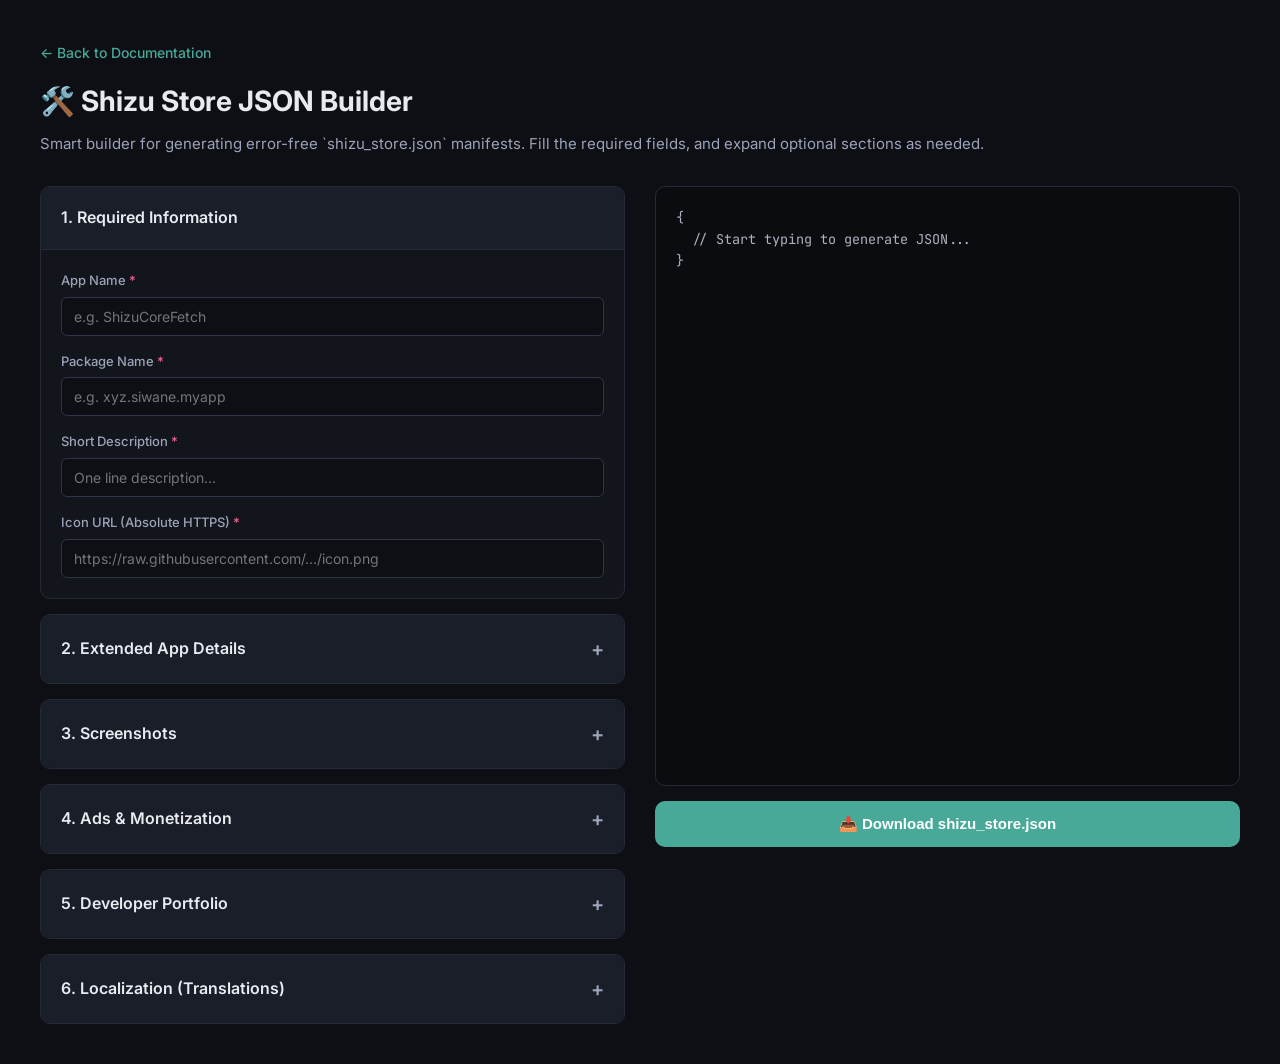
==== builder.html @ 26bc4870 "Add files via upload" ====
<!DOCTYPE html>
<html lang="en">
<head>
  <meta charset="UTF-8">
  <meta name="viewport" content="width=device-width, initial-scale=1.0">
  <title>Shizu Store JSON Builder</title>
  <link href="https://fonts.googleapis.com/css2?family=JetBrains+Mono:wght@400;600&family=Inter:wght@400;500;600;700&display=swap" rel="stylesheet">
  <link rel="icon" type="image/png" href="assets/favicon.png">
    <link rel="apple-touch-icon" href="assets/favicon.png">
  <style>
    :root {
      --bg: #0d0f14; --bg2: #12151c; --bg3: #1a1e28; --border: #252a38; --border2: #2f3547;
      --text: #e8eaf0; --text2: #9ba3b8; --accent: #48a999; --accent-hover: #3c9183;
      --danger: #f06292; --radius: 10px; --radius-sm: 6px;
    }
    * { box-sizing: border-box; margin: 0; padding: 0; }
    body { background: var(--bg); color: var(--text); font-family: 'Inter', sans-serif; padding: 40px 20px; line-height: 1.6; }
    .container { max-width: 1200px; margin: 0 auto; display: grid; grid-template-columns: 1fr 1fr; gap: 30px; align-items: start; }
    @media (max-width: 900px) { .container { grid-template-columns: 1fr; } }
    
    .header { max-width: 1200px; margin: 0 auto 30px; }
    .header h1 { font-size: 28px; margin-bottom: 8px; color: var(--text); }
    .header p { color: var(--text2); font-size: 15px; }
    .nav-link { display: inline-block; margin-bottom: 15px; color: var(--accent); text-decoration: none; font-weight: 500; font-size: 14px; }
    .nav-link:hover { text-decoration: underline; }

    /* Form Styles */
    .form-panel { display: flex; flex-direction: column; gap: 15px; }
    .card { background: var(--bg2); border: 1px solid var(--border); border-radius: var(--radius); overflow: hidden; }
    .card-header { padding: 18px 20px; font-weight: 600; font-size: 16px; border-bottom: 1px solid var(--border); background: var(--bg3); display: flex; justify-content: space-between; align-items: center; }
    .card-body { padding: 20px; display: flex; flex-direction: column; gap: 15px; }
    
    /* Details (Accordion) */
    details.card summary { padding: 18px 20px; font-weight: 600; font-size: 16px; background: var(--bg3); cursor: pointer; list-style: none; display: flex; justify-content: space-between; align-items: center; }
    details.card summary::-webkit-details-marker { display: none; }
    details.card summary::after { content: '+'; font-size: 20px; color: var(--text2); }
    details.card[open] summary { border-bottom: 1px solid var(--border); }
    details.card[open] summary::after { content: '−'; color: var(--accent); }

    label { font-size: 13px; color: var(--text2); font-weight: 500; margin-bottom: 6px; display: block; }
    .required::after { content: ' *'; color: var(--danger); }
    input[type="text"], input[type="url"], input[type="email"], input[type="number"], select, textarea {
      width: 100%; background: var(--bg); border: 1px solid var(--border2); color: var(--text); padding: 10px 12px; border-radius: var(--radius-sm); font-family: inherit; font-size: 14px; transition: border 0.2s;
    }
    input:focus, select:focus, textarea:focus { outline: none; border-color: var(--accent); }
    textarea { resize: vertical; min-height: 80px; }
    .help-text { font-size: 12px; color: #5c6370; margin-top: 4px; }

    /* Toggles & Checkboxes */
    .toggle-row { display: flex; align-items: center; gap: 10px; cursor: pointer; }
    .toggle-row input[type="checkbox"] { width: 18px; height: 18px; accent-color: var(--accent); cursor: pointer; }
    .hidden { display: none !important; }

    /* Output Panel */
    .output-panel { position: sticky; top: 40px; }
    pre { background: #0a0c10; padding: 20px; border-radius: var(--radius); border: 1px solid var(--border); font-family: 'JetBrains Mono', monospace; font-size: 13.5px; color: #abb2bf; overflow-x: auto; white-space: pre-wrap; height: 600px; overflow-y: auto; }
    .btn { display: inline-flex; width: 100%; justify-content: center; background: var(--accent); color: white; border: none; padding: 14px; border-radius: var(--radius); font-size: 15px; font-weight: 600; cursor: pointer; margin-top: 15px; transition: 0.2s; }
    .btn:hover { background: var(--accent-hover); transform: translateY(-1px); }
  </style>
</head>
<body>

  <div class="header">
    <a href="index.html" class="nav-link">← Back to Documentation</a>
    <h1>🛠️ Shizu Store JSON Builder</h1>
    <p>Smart builder for generating error-free `shizu_store.json` manifests. Fill the required fields, and expand optional sections as needed.</p>
  </div>

  <div class="container">
    
    <div class="form-panel" id="builderForm">
      
      <div class="card">
        <div class="card-header">1. Required Information</div>
        <div class="card-body">
          <div><label class="required">App Name</label><input type="text" id="app_name" placeholder="e.g. ShizuCoreFetch" required></div>
          <div><label class="required">Package Name</label><input type="text" id="package_name" placeholder="e.g. xyz.siwane.myapp" required></div>
          <div><label class="required">Short Description</label><input type="text" id="short_description" placeholder="One line description..." required></div>
          <div><label class="required">Icon URL (Absolute HTTPS)</label><input type="url" id="icon_url" placeholder="https://raw.githubusercontent.com/.../icon.png" required></div>
        </div>
      </div>

      <details class="card">
        <summary>2. Extended App Details</summary>
        <div class="card-body">
          <div><label>Detailed Description</label><textarea id="detailed_description" placeholder="Supports \n and **bold**..."></textarea></div>
          <div><label>Developer Message</label><textarea id="developer_message" placeholder="A personal message to your users..."></textarea></div>
          <div><label>App Banner URL</label><input type="url" id="banner_url" placeholder="https://..."></div>
          <div><label>App Website</label><input type="url" id="app_website" placeholder="https://..."></div>
          <div><label>Repository URL</label><input type="url" id="repo_url" placeholder="https://github.com/.../..."></div>
          <div><label>GitHub Issue Number (For Comments)</label><input type="number" id="store_issue_number" placeholder="e.g. 1"></div>
        </div>
      </details>

      <details class="card">
        <summary>3. Screenshots</summary>
        <div class="card-body">
          <div>
            <label>Screenshot URLs</label>
            <textarea id="screenshots" rows="4" placeholder="https://.../screen1.png&#10;https://.../screen2.png"></textarea>
            <div class="help-text">Enter one absolute HTTPS URL per line.</div>
          </div>
        </div>
      </details>

      <details class="card">
        <summary>4. Ads & Monetization</summary>
        <div class="card-body">
          <label class="toggle-row">
            <input type="checkbox" id="ad_toggle">
            <strong>Enable Custom Ads</strong>
          </label>
          <div class="help-text" style="margin-bottom: 10px;">Promote your own links. No gambling, adult, or illegal content.</div>
          
          <div id="ads_fields" class="hidden">
            <div style="padding: 15px; border: 1px dashed var(--border2); border-radius: var(--radius-sm); margin-bottom: 10px;">
              <label>Top Ad Banner URL</label>
              <input type="url" id="ad_top_img" placeholder="https://...">
              <label>Top Ad Target Link</label>
              <input type="url" id="ad_top_link" placeholder="https://...">
            </div>
            <div style="padding: 15px; border: 1px dashed var(--border2); border-radius: var(--radius-sm);">
              <label>Bottom Ad Banner URL</label>
              <input type="url" id="ad_bot_img" placeholder="https://...">
              <label>Bottom Ad Target Link</label>
              <input type="url" id="ad_bot_link" placeholder="https://...">
            </div>
          </div>
        </div>
      </details>

      <details class="card">
        <summary>5. Developer Portfolio</summary>
        <div class="card-body">
          <div><label>Developer Name</label><input type="text" id="dev_name" placeholder="Jamal El Hizazi"></div>
          <div><label>Account / GitHub URL</label><input type="url" id="dev_account" placeholder="https://github.com/elhizazi1"></div>
          <div><label>Developer Banner URL</label><input type="url" id="dev_banner" placeholder="https://..."></div>
          <div><label>Email</label><input type="email" id="dev_email" placeholder="jamal@elhizazi.me"></div>
          <div><label>Website</label><input type="url" id="dev_website" placeholder="https://siwane.xyz"></div>
          <div><label>Portfolio</label><input type="url" id="dev_portfolio" placeholder="https://jamal.elhizazi.me"></div>
          
          <h4 style="margin-top: 10px; font-size: 14px; color: var(--text);">Social Links</h4>
          <div style="display: grid; grid-template-columns: 1fr 1fr; gap: 10px;">
            <div><label>GitHub</label><input type="url" id="soc_github"></div>
            <div><label>X (Twitter)</label><input type="url" id="soc_x"></div>
            <div><label>Telegram</label><input type="url" id="soc_telegram"></div>
            <div><label>YouTube</label><input type="url" id="soc_youtube"></div>
            <div><label>Facebook</label><input type="url" id="soc_facebook"></div>
            <div><label>Instagram</label><input type="url" id="soc_instagram"></div>
          </div>
        </div>
      </details>

      <details class="card">
        <summary>6. Localization (Translations)</summary>
        <div class="card-body">
          <div class="help-text" style="margin-bottom: 10px;">Translate your app details. Data is saved automatically when switching languages.</div>
          
          <label>Select Language to Edit</label>
          <select id="loc_selector">
            <option value="ar">Arabic (ar) - العربية</option>
            <option value="fr">French (fr) - Français</option>
            <option value="es">Spanish (es) - Español</option>
            <option value="pt">Portuguese (pt) - Português</option>
            <option value="ru">Russian (ru) - Русский</option>
            <option value="hi">Hindi (hi) - हिन्दी</option>
            <option value="zh">Chinese (zh) - 中文</option>
            <option value="ja">Japanese (ja) - 日本語</option>
          </select>

          <div style="padding: 15px; background: var(--bg3); border-radius: var(--radius-sm); margin-top: 10px; border: 1px solid var(--border2);">
            <div><label>Translated App Name</label><input type="text" id="loc_app_name"></div>
            <div><label>Translated Short Description</label><input type="text" id="loc_short_description"></div>
            <div><label>Translated Detailed Description</label><textarea id="loc_detailed_description"></textarea></div>
            <div><label>Translated Developer Message</label><textarea id="loc_developer_message"></textarea></div>
            <div><label>Translated Developer Name</label><input type="text" id="loc_developer_name"></div>
            <div><label>Localized Banner URL</label><input type="url" id="loc_banner_url"></div>
            <div><label>Changelog</label><textarea id="loc_changelog"></textarea></div>
          </div>
        </div>
      </details>

    </div>

    <div class="output-panel">
      <pre id="jsonOutput">{}</pre>
      <button class="btn" onclick="downloadJSON()">📥 Download shizu_store.json</button>
    </div>

  </div>

  <script>
    // Global Storage for Locales
    const localesData = { ar:{}, fr:{}, es:{}, pt:{}, ru:{}, hi:{}, zh:{}, ja:{} };
    let currentLang = 'ar';

    // UI Elements
    const formPanel = document.getElementById('builderForm');
    const output = document.getElementById('jsonOutput');
    const adToggle = document.getElementById('ad_toggle');
    const adsFields = document.getElementById('ads_fields');
    const locSelector = document.getElementById('loc_selector');

    // Locale Input IDs
    const locFields = ['loc_app_name', 'loc_short_description', 'loc_detailed_description', 'loc_developer_message', 'loc_developer_name', 'loc_banner_url', 'loc_changelog'];

    // Toggle Ads Section
    adToggle.addEventListener('change', (e) => {
      if (e.target.checked) adsFields.classList.remove('hidden');
      else adsFields.classList.add('hidden');
      generateJSON();
    });

    // Handle Locale Switching
    locSelector.addEventListener('change', (e) => {
      saveCurrentLocale();
      currentLang = e.target.value;
      loadCurrentLocale();
    });

    function saveCurrentLocale() {
      locFields.forEach(id => {
        const val = document.getElementById(id).value.trim();
        const key = id.replace('loc_', '');
        if (val) localesData[currentLang][key] = val;
        else delete localesData[currentLang][key]; // remove if emptied
      });
    }

    function loadCurrentLocale() {
      locFields.forEach(id => {
        const key = id.replace('loc_', '');
        document.getElementById(id).value = localesData[currentLang][key] || '';
      });
    }

    // Main JSON Generator
    function generateJSON() {
      saveCurrentLocale(); // ensure latest keystrokes in locale are saved
      
      const val = (id) => document.getElementById(id).value.trim();
      const jsonObj = {};

      // 1. Required
      if (val('app_name')) jsonObj.app_name = val('app_name');
      if (val('package_name')) jsonObj.package_name = val('package_name');
      if (val('short_description')) jsonObj.short_description = val('short_description');
      if (val('icon_url')) jsonObj.icon_url = val('icon_url');

      // 2. Extended Metadata
      if (val('detailed_description')) jsonObj.detailed_description = val('detailed_description');
      if (val('developer_message')) jsonObj.developer_message = val('developer_message');
      if (val('banner_url')) jsonObj.banner_url = val('banner_url');
      if (val('app_website')) jsonObj.app_website = val('app_website');
      if (val('repo_url')) jsonObj.repo_url = val('repo_url');
      if (val('store_issue_number')) jsonObj.store_issue_number = parseInt(val('store_issue_number'));

      // 3. Screenshots
      const screenText = val('screenshots');
      if (screenText) {
        const lines = screenText.split('\n').map(s => s.trim()).filter(s => s !== '');
        if (lines.length > 0) jsonObj.screenshots = lines;
      }

      // 4. Ads
      if (adToggle.checked) {
        jsonObj.ad = true;
        const adsArray = [];
        if (val('ad_top_img') && val('ad_top_link')) {
          adsArray.push({ position: "top", image_url: val('ad_top_img'), target_url: val('ad_top_link') });
        }
        if (val('ad_bot_img') && val('ad_bot_link')) {
          adsArray.push({ position: "bottom", image_url: val('ad_bot_img'), target_url: val('ad_bot_link') });
        }
        if (adsArray.length > 0) jsonObj.ads = adsArray;
      }

      // 5. Developer Portfolio
      const devFields = ['dev_name', 'dev_account', 'dev_banner', 'dev_email', 'dev_website', 'dev_portfolio'];
      const socFields = ['soc_github', 'soc_x', 'soc_telegram', 'soc_youtube', 'soc_facebook', 'soc_instagram'];
      
      let hasDevInfo = devFields.some(id => val(id) !== '');
      let hasSocials = socFields.some(id => val(id) !== '');

      if (hasDevInfo || hasSocials) {
        jsonObj.developer = {};
        if (val('dev_name')) jsonObj.developer.name = val('dev_name');
        if (val('dev_banner')) jsonObj.developer.banner_url = val('dev_banner');
        if (val('dev_account')) jsonObj.developer.account_url = val('dev_account');
        if (val('dev_email')) jsonObj.developer.email = val('dev_email');
        if (val('dev_website')) jsonObj.developer.website = val('dev_website');
        if (val('dev_portfolio')) jsonObj.developer.portfolio = val('dev_portfolio');

        if (hasSocials) {
          jsonObj.developer.socials = {};
          socFields.forEach(id => {
            const link = val(id);
            if (link) jsonObj.developer.socials[id.replace('soc_', '')] = link;
          });
        }
      }

      // 6. Locales
      const finalLocales = {};
      let hasLocales = false;
      for (const lang in localesData) {
        if (Object.keys(localesData[lang]).length > 0) {
          finalLocales[lang] = localesData[lang];
          hasLocales = true;
        }
      }
      if (hasLocales) jsonObj.locales = finalLocales;

      // Update Output View
      output.textContent = Object.keys(jsonObj).length === 0 
        ? "{\n  // Start typing to generate JSON...\n}" 
        : JSON.stringify(jsonObj, null, 2);
    }

    // Trigger update on any input in the form
    formPanel.addEventListener('input', generateJSON);
    generateJSON(); // initial render

    // Download Logic
    function downloadJSON() {
      const dataStr = "data:text/json;charset=utf-8," + encodeURIComponent(output.textContent);
      const downloadAnchorNode = document.createElement('a');
      downloadAnchorNode.setAttribute("href", dataStr);
      downloadAnchorNode.setAttribute("download", "shizu_store.json");
      document.body.appendChild(downloadAnchorNode);
      downloadAnchorNode.click();
      downloadAnchorNode.remove();
    }
  </script>
</body>
</html>
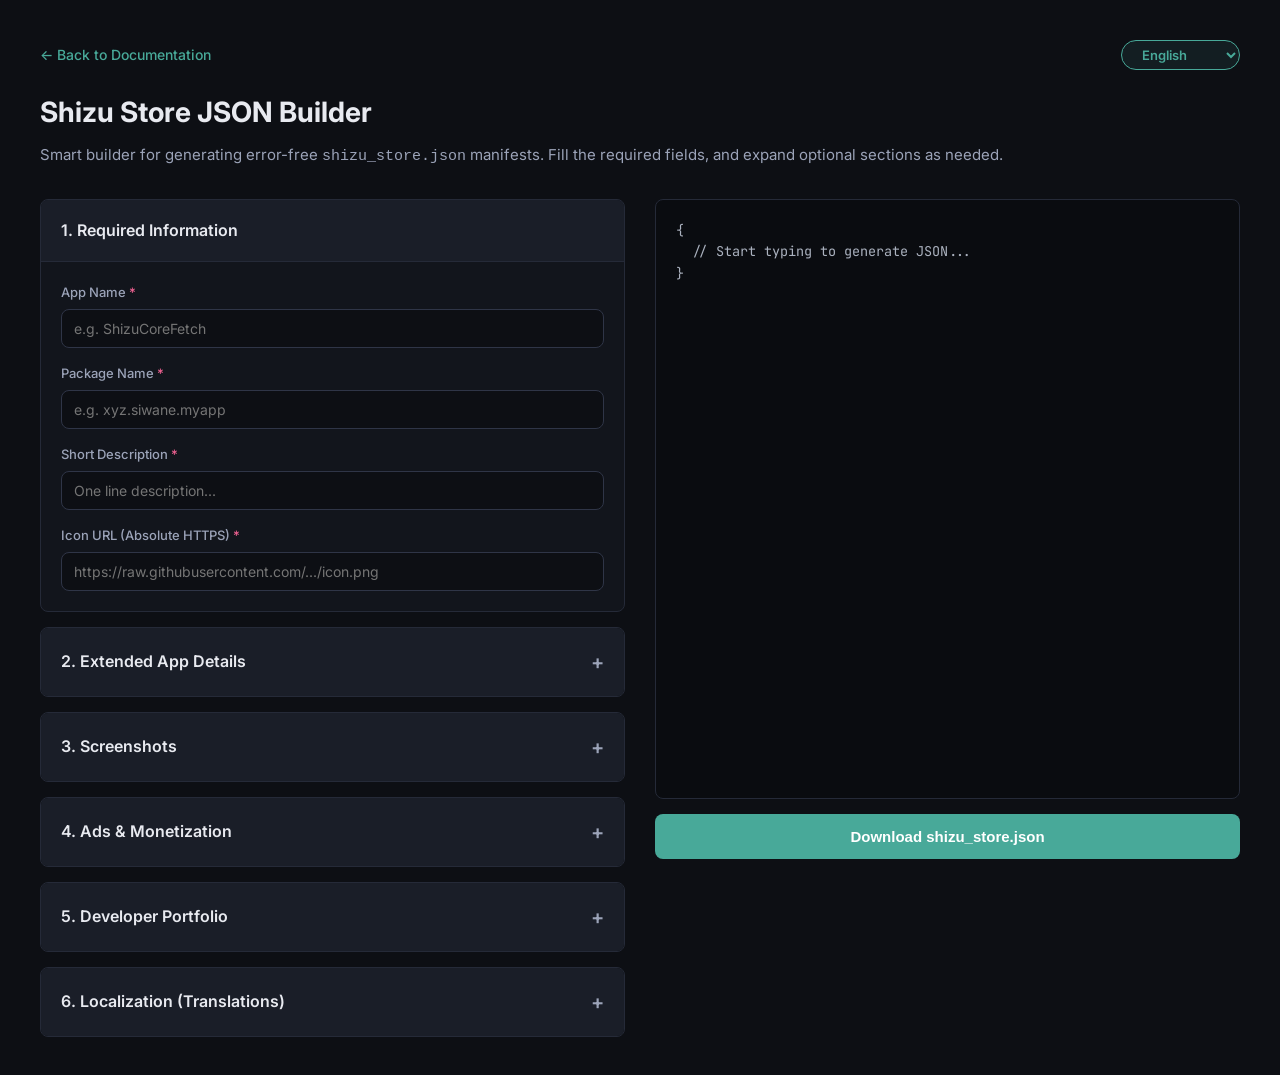
==== commit c43eb90b: "Add files via upload" ====
--- a/builder.html
+++ b/builder.html
@@ -1,28 +1,72 @@
 <!DOCTYPE html>
-<html lang="en">
+<html lang="en" id="htmlRoot" dir="ltr">
 <head>
   <meta charset="UTF-8">
   <meta name="viewport" content="width=device-width, initial-scale=1.0">
-  <title>Shizu Store JSON Builder</title>
-  <link href="https://fonts.googleapis.com/css2?family=JetBrains+Mono:wght@400;600&family=Inter:wght@400;500;600;700&display=swap" rel="stylesheet">
+  <title data-i18n="b_page_title">Shizu Store JSON Builder</title>
+  <!-- دعم خطوط الانجليزية والعربية -->
+  <link href="https://fonts.googleapis.com/css2?family=JetBrains+Mono:wght@400;600&family=Inter:wght@400;500;600;700&family=Tajawal:wght@400;500;700;800&display=swap" rel="stylesheet">
   <link rel="icon" type="image/png" href="assets/favicon.png">
-    <link rel="apple-touch-icon" href="assets/favicon.png">
+  <link rel="apple-touch-icon" href="assets/favicon.png">
   <style>
     :root {
       --bg: #0d0f14; --bg2: #12151c; --bg3: #1a1e28; --border: #252a38; --border2: #2f3547;
       --text: #e8eaf0; --text2: #9ba3b8; --accent: #48a999; --accent-hover: #3c9183;
-      --danger: #f06292; --radius: 10px; --radius-sm: 6px;
+      --danger: #f06292; --radius: 8px; --radius-sm: 8px;
     }
     * { box-sizing: border-box; margin: 0; padding: 0; }
-    body { background: var(--bg); color: var(--text); font-family: 'Inter', sans-serif; padding: 40px 20px; line-height: 1.6; }
+    
+    body { background: var(--bg); color: var(--text); font-family: 'Inter', sans-serif; padding: 40px 20px; line-height: 1.6; overflow-x: hidden; }
+    
     .container { max-width: 1200px; margin: 0 auto; display: grid; grid-template-columns: 1fr 1fr; gap: 30px; align-items: start; }
     @media (max-width: 900px) { .container { grid-template-columns: 1fr; } }
     
     .header { max-width: 1200px; margin: 0 auto 30px; }
+    
+    /* ─── HEADER TOP (التوازي الدقيق وإصلاح التمدد) ─── */
+    .header-top { 
+      display: flex; 
+      justify-content: space-between; 
+      align-items: center; 
+      margin-bottom: 20px; 
+      gap: 15px; 
+      flex-wrap: wrap; /* صمام الأمان للشاشات الصغيرة */
+    }
+    
+    .nav-link { 
+      display: inline-flex; 
+      align-items: center;
+      color: var(--accent); 
+      text-decoration: none; 
+      font-weight: 500; 
+      font-size: 14px; 
+      white-space: nowrap; 
+      flex-shrink: 0; 
+    }
+    .nav-link:hover { text-decoration: underline; }
+
+    .lang-select {
+      background: rgba(72, 169, 153, 0.1); 
+      color: var(--accent); 
+      border: 1px solid var(--accent);
+      font-family: inherit; 
+      font-size: 13px; 
+      font-weight: 600; 
+      padding: 5px 16px;
+      border-radius: 100px; 
+      cursor: pointer; 
+      transition: all 0.2s; 
+      outline: none;
+      white-space: nowrap; 
+      flex-shrink: 0; 
+      margin: 0 !important; 
+      width: auto !important; /* يمنع القائمة من التمدد بشكل عشوائي */
+    }
+    .lang-select:hover, .lang-select:focus { background: rgba(72, 169, 153, 0.2); }
+    .lang-select option { background: var(--bg2); color: var(--text); font-weight: 500; }
+
     .header h1 { font-size: 28px; margin-bottom: 8px; color: var(--text); }
     .header p { color: var(--text2); font-size: 15px; }
-    .nav-link { display: inline-block; margin-bottom: 15px; color: var(--accent); text-decoration: none; font-weight: 500; font-size: 14px; }
-    .nav-link:hover { text-decoration: underline; }
 
     /* Form Styles */
     .form-panel { display: flex; flex-direction: column; gap: 15px; }
@@ -39,6 +83,7 @@
 
     label { font-size: 13px; color: var(--text2); font-weight: 500; margin-bottom: 6px; display: block; }
     .required::after { content: ' *'; color: var(--danger); }
+    
     input[type="text"], input[type="url"], input[type="email"], input[type="number"], select, textarea {
       width: 100%; background: var(--bg); border: 1px solid var(--border2); color: var(--text); padding: 10px 12px; border-radius: var(--radius-sm); font-family: inherit; font-size: 14px; transition: border 0.2s;
     }
@@ -56,14 +101,42 @@
     pre { background: #0a0c10; padding: 20px; border-radius: var(--radius); border: 1px solid var(--border); font-family: 'JetBrains Mono', monospace; font-size: 13.5px; color: #abb2bf; overflow-x: auto; white-space: pre-wrap; height: 600px; overflow-y: auto; }
     .btn { display: inline-flex; width: 100%; justify-content: center; background: var(--accent); color: white; border: none; padding: 14px; border-radius: var(--radius); font-size: 15px; font-weight: 600; cursor: pointer; margin-top: 15px; transition: 0.2s; }
     .btn:hover { background: var(--accent-hover); transform: translateY(-1px); }
+
+    /* ─── RTL SUPPORT (Arabic) ─── */
+    [dir="rtl"] body { text-align: right; }
+    [dir="rtl"] body, [dir="rtl"] input, [dir="rtl"] textarea, [dir="rtl"] select, [dir="rtl"] .btn { font-family: 'Tajawal', system-ui, sans-serif; }
+    [dir="rtl"] h1, [dir="rtl"] .card-header, [dir="rtl"] summary { font-family: 'Tajawal', system-ui, sans-serif; }
+    
+    /* حماية الحقول التقنية لمنع تشوه النصوص والروابط */
+    [dir="rtl"] input[type="url"], 
+    [dir="rtl"] input[type="email"], 
+    [dir="rtl"] #package_name, 
+    [dir="rtl"] #store_issue_number, 
+    [dir="rtl"] #screenshots,
+    [dir="rtl"] pre {
+      direction: ltr; text-align: left;
+    }
   </style>
 </head>
 <body>
 
   <div class="header">
-    <a href="index.html" class="nav-link">← Back to Documentation</a>
-    <h1>🛠️ Shizu Store JSON Builder</h1>
-    <p>Smart builder for generating error-free `shizu_store.json` manifests. Fill the required fields, and expand optional sections as needed.</p>
+    <div class="header-top">
+      <a href="index.html" class="nav-link" data-i18n="b_back_link">← Back to Documentation</a>
+      <select id="langSw" class="lang-select">
+        <option value="en">English</option>
+        <option value="ar">العربية</option>
+        <option value="fr">Français</option>
+        <option value="es">Español</option>
+        <option value="pt">Português</option>
+        <option value="ru">Русский</option>
+        <option value="zh">中文</option>
+        <option value="ja">日本語</option>
+        <option value="hi">हिन्दी</option>
+      </select>
+    </div>
+    <h1 data-i18n="b_header_title">Shizu Store JSON Builder</h1>
+    <p data-i18n="b_header_sub">Smart builder for generating error-free <code>shizu_store.json</code> manifests. Fill the required fields, and expand optional sections as needed.</p>
   </div>
 
   <div class="container">
@@ -71,58 +144,58 @@
     <div class="form-panel" id="builderForm">
       
       <div class="card">
-        <div class="card-header">1. Required Information</div>
-        <div class="card-body">
-          <div><label class="required">App Name</label><input type="text" id="app_name" placeholder="e.g. ShizuCoreFetch" required></div>
-          <div><label class="required">Package Name</label><input type="text" id="package_name" placeholder="e.g. xyz.siwane.myapp" required></div>
-          <div><label class="required">Short Description</label><input type="text" id="short_description" placeholder="One line description..." required></div>
-          <div><label class="required">Icon URL (Absolute HTTPS)</label><input type="url" id="icon_url" placeholder="https://raw.githubusercontent.com/.../icon.png" required></div>
+        <div class="card-header" data-i18n="b_card1_title">1. Required Information</div>
+        <div class="card-body">
+          <div><label class="required" data-i18n="b_lbl_app_name">App Name</label><input type="text" id="app_name" placeholder="e.g. ShizuCoreFetch" required></div>
+          <div><label class="required" data-i18n="b_lbl_pkg_name">Package Name</label><input type="text" id="package_name" placeholder="e.g. xyz.siwane.myapp" required></div>
+          <div><label class="required" data-i18n="b_lbl_short_desc">Short Description</label><input type="text" id="short_description" placeholder="One line description..." required></div>
+          <div><label class="required" data-i18n="b_lbl_icon_url">Icon URL (Absolute HTTPS)</label><input type="url" id="icon_url" placeholder="https://raw.githubusercontent.com/.../icon.png" required></div>
         </div>
       </div>
 
       <details class="card">
-        <summary>2. Extended App Details</summary>
-        <div class="card-body">
-          <div><label>Detailed Description</label><textarea id="detailed_description" placeholder="Supports \n and **bold**..."></textarea></div>
-          <div><label>Developer Message</label><textarea id="developer_message" placeholder="A personal message to your users..."></textarea></div>
-          <div><label>App Banner URL</label><input type="url" id="banner_url" placeholder="https://..."></div>
-          <div><label>App Website</label><input type="url" id="app_website" placeholder="https://..."></div>
-          <div><label>Repository URL</label><input type="url" id="repo_url" placeholder="https://github.com/.../..."></div>
-          <div><label>GitHub Issue Number (For Comments)</label><input type="number" id="store_issue_number" placeholder="e.g. 1"></div>
+        <summary data-i18n="b_card2_title">2. Extended App Details</summary>
+        <div class="card-body">
+          <div><label data-i18n="b_lbl_det_desc">Detailed Description</label><textarea id="detailed_description" placeholder="Supports \n and **bold**..."></textarea></div>
+          <div><label data-i18n="b_lbl_dev_msg">Developer Message</label><textarea id="developer_message" placeholder="A personal message to your users..."></textarea></div>
+          <div><label data-i18n="b_lbl_banner_url">App Banner URL</label><input type="url" id="banner_url" placeholder="https://..."></textarea></div>
+          <div><label data-i18n="b_lbl_app_web">App Website</label><input type="url" id="app_website" placeholder="https://..."></div>
+          <div><label data-i18n="b_lbl_repo_url">Repository URL</label><input type="url" id="repo_url" placeholder="https://github.com/.../..."></div>
+          <div><label data-i18n="b_lbl_issue_num">GitHub Issue Number (For Comments)</label><input type="number" id="store_issue_number" placeholder="e.g. 1"></div>
         </div>
       </details>
 
       <details class="card">
-        <summary>3. Screenshots</summary>
+        <summary data-i18n="b_card3_title">3. Screenshots</summary>
         <div class="card-body">
           <div>
-            <label>Screenshot URLs</label>
+            <label data-i18n="b_lbl_scr_urls">Screenshot URLs</label>
             <textarea id="screenshots" rows="4" placeholder="https://.../screen1.png&#10;https://.../screen2.png"></textarea>
-            <div class="help-text">Enter one absolute HTTPS URL per line.</div>
+            <div class="help-text" data-i18n="b_help_scr">Enter one absolute HTTPS URL per line.</div>
           </div>
         </div>
       </details>
 
       <details class="card">
-        <summary>4. Ads & Monetization</summary>
+        <summary data-i18n="b_card4_title">4. Ads & Monetization</summary>
         <div class="card-body">
           <label class="toggle-row">
             <input type="checkbox" id="ad_toggle">
-            <strong>Enable Custom Ads</strong>
+            <strong data-i18n="b_lbl_en_ads">Enable Custom Ads</strong>
           </label>
-          <div class="help-text" style="margin-bottom: 10px;">Promote your own links. No gambling, adult, or illegal content.</div>
+          <div class="help-text" style="margin-bottom: 10px;" data-i18n="b_help_ads">Promote your own links. No gambling, adult, or illegal content.</div>
           
           <div id="ads_fields" class="hidden">
             <div style="padding: 15px; border: 1px dashed var(--border2); border-radius: var(--radius-sm); margin-bottom: 10px;">
-              <label>Top Ad Banner URL</label>
+              <label data-i18n="b_lbl_ad_top_img">Top Ad Banner URL</label>
               <input type="url" id="ad_top_img" placeholder="https://...">
-              <label>Top Ad Target Link</label>
+              <label data-i18n="b_lbl_ad_top_link">Top Ad Target Link</label>
               <input type="url" id="ad_top_link" placeholder="https://...">
             </div>
             <div style="padding: 15px; border: 1px dashed var(--border2); border-radius: var(--radius-sm);">
-              <label>Bottom Ad Banner URL</label>
+              <label data-i18n="b_lbl_ad_bot_img">Bottom Ad Banner URL</label>
               <input type="url" id="ad_bot_img" placeholder="https://...">
-              <label>Bottom Ad Target Link</label>
+              <label data-i18n="b_lbl_ad_bot_link">Bottom Ad Target Link</label>
               <input type="url" id="ad_bot_link" placeholder="https://...">
             </div>
           </div>
@@ -130,16 +203,16 @@
       </details>
 
       <details class="card">
-        <summary>5. Developer Portfolio</summary>
-        <div class="card-body">
-          <div><label>Developer Name</label><input type="text" id="dev_name" placeholder="Jamal El Hizazi"></div>
-          <div><label>Account / GitHub URL</label><input type="url" id="dev_account" placeholder="https://github.com/elhizazi1"></div>
-          <div><label>Developer Banner URL</label><input type="url" id="dev_banner" placeholder="https://..."></div>
-          <div><label>Email</label><input type="email" id="dev_email" placeholder="jamal@elhizazi.me"></div>
-          <div><label>Website</label><input type="url" id="dev_website" placeholder="https://siwane.xyz"></div>
-          <div><label>Portfolio</label><input type="url" id="dev_portfolio" placeholder="https://jamal.elhizazi.me"></div>
+        <summary data-i18n="b_card5_title">5. Developer Portfolio</summary>
+        <div class="card-body">
+          <div><label data-i18n="b_lbl_dev_name">Developer Name</label><input type="text" id="dev_name" placeholder="Jamal El Hizazi"></div>
+          <div><label data-i18n="b_lbl_dev_acc">Account / GitHub URL</label><input type="url" id="dev_account" placeholder="https://github.com/elhizazi1"></div>
+          <div><label data-i18n="b_lbl_dev_banner">Developer Banner URL</label><input type="url" id="dev_banner" placeholder="https://..."></div>
+          <div><label data-i18n="b_lbl_dev_email">Email</label><input type="email" id="dev_email" placeholder="jamal@elhizazi.me"></div>
+          <div><label data-i18n="b_lbl_dev_web">Website</label><input type="url" id="dev_website" placeholder="https://siwane.xyz"></div>
+          <div><label data-i18n="b_lbl_dev_port">Portfolio</label><input type="url" id="dev_portfolio" placeholder="https://jamal.elhizazi.me"></div>
           
-          <h4 style="margin-top: 10px; font-size: 14px; color: var(--text);">Social Links</h4>
+          <h4 style="margin-top: 10px; font-size: 14px; color: var(--text);" data-i18n="b_sub_social">Social Links</h4>
           <div style="display: grid; grid-template-columns: 1fr 1fr; gap: 10px;">
             <div><label>GitHub</label><input type="url" id="soc_github"></div>
             <div><label>X (Twitter)</label><input type="url" id="soc_x"></div>
@@ -152,11 +225,11 @@
       </details>
 
       <details class="card">
-        <summary>6. Localization (Translations)</summary>
-        <div class="card-body">
-          <div class="help-text" style="margin-bottom: 10px;">Translate your app details. Data is saved automatically when switching languages.</div>
+        <summary data-i18n="b_card6_title">6. Localization (Translations)</summary>
+        <div class="card-body">
+          <div class="help-text" style="margin-bottom: 10px;" data-i18n="b_help_loc">Translate your app details. Data is saved automatically when switching languages below.</div>
           
-          <label>Select Language to Edit</label>
+          <label data-i18n="b_lbl_sel_lang">Select Language to Edit</label>
           <select id="loc_selector">
             <option value="ar">Arabic (ar) - العربية</option>
             <option value="fr">French (fr) - Français</option>
@@ -169,13 +242,13 @@
           </select>
 
           <div style="padding: 15px; background: var(--bg3); border-radius: var(--radius-sm); margin-top: 10px; border: 1px solid var(--border2);">
-            <div><label>Translated App Name</label><input type="text" id="loc_app_name"></div>
-            <div><label>Translated Short Description</label><input type="text" id="loc_short_description"></div>
-            <div><label>Translated Detailed Description</label><textarea id="loc_detailed_description"></textarea></div>
-            <div><label>Translated Developer Message</label><textarea id="loc_developer_message"></textarea></div>
-            <div><label>Translated Developer Name</label><input type="text" id="loc_developer_name"></div>
-            <div><label>Localized Banner URL</label><input type="url" id="loc_banner_url"></div>
-            <div><label>Changelog</label><textarea id="loc_changelog"></textarea></div>
+            <div><label data-i18n="b_lbl_loc_app">Translated App Name</label><input type="text" id="loc_app_name"></div>
+            <div><label data-i18n="b_lbl_loc_short">Translated Short Description</label><input type="text" id="loc_short_description"></div>
+            <div><label data-i18n="b_lbl_loc_det">Translated Detailed Description</label><textarea id="loc_detailed_description"></textarea></div>
+            <div><label data-i18n="b_lbl_loc_msg">Translated Developer Message</label><textarea id="loc_developer_message"></textarea></div>
+            <div><label data-i18n="b_lbl_loc_dev">Translated Developer Name</label><input type="text" id="loc_developer_name"></div>
+            <div><label data-i18n="b_lbl_loc_ban">Localized Banner URL</label><input type="url" id="loc_banner_url"></div>
+            <div><label data-i18n="b_lbl_loc_change">Changelog</label><textarea id="loc_changelog"></textarea></div>
           </div>
         </div>
       </details>
@@ -184,15 +257,19 @@
 
     <div class="output-panel">
       <pre id="jsonOutput">{}</pre>
-      <button class="btn" onclick="downloadJSON()">📥 Download shizu_store.json</button>
+      <button class="btn" onclick="downloadJSON()" data-i18n="b_btn_download">Download shizu_store.json</button>
     </div>
 
   </div>
 
+  <!-- السكربت المركزي للتبديل بين اللغات (واجهة المستخدم) -->
+  <script src="app.js"></script>
+
+  <!-- سكربت المحرر الخاص بتوليد الـ JSON (تخزين بيانات المحليات) -->
   <script>
     // Global Storage for Locales
     const localesData = { ar:{}, fr:{}, es:{}, pt:{}, ru:{}, hi:{}, zh:{}, ja:{} };
-    let currentLang = 'ar';
+    let currentBuilderLang = 'ar';
 
     // UI Elements
     const formPanel = document.getElementById('builderForm');
@@ -211,10 +288,10 @@
       generateJSON();
     });
 
-    // Handle Locale Switching
+    // Handle Locale Switching (For the JSON object, NOT the UI)
     locSelector.addEventListener('change', (e) => {
       saveCurrentLocale();
-      currentLang = e.target.value;
+      currentBuilderLang = e.target.value;
       loadCurrentLocale();
     });
 
@@ -222,21 +299,21 @@
       locFields.forEach(id => {
         const val = document.getElementById(id).value.trim();
         const key = id.replace('loc_', '');
-        if (val) localesData[currentLang][key] = val;
-        else delete localesData[currentLang][key]; // remove if emptied
+        if (val) localesData[currentBuilderLang][key] = val;
+        else delete localesData[currentBuilderLang][key];
       });
     }
 
     function loadCurrentLocale() {
       locFields.forEach(id => {
         const key = id.replace('loc_', '');
-        document.getElementById(id).value = localesData[currentLang][key] || '';
+        document.getElementById(id).value = localesData[currentBuilderLang][key] || '';
       });
     }
 
     // Main JSON Generator
     function generateJSON() {
-      saveCurrentLocale(); // ensure latest keystrokes in locale are saved
+      saveCurrentLocale(); 
       
       const val = (id) => document.getElementById(id).value.trim();
       const jsonObj = {};
@@ -319,7 +396,7 @@
 
     // Trigger update on any input in the form
     formPanel.addEventListener('input', generateJSON);
-    generateJSON(); // initial render
+    generateJSON();
 
     // Download Logic
     function downloadJSON() {
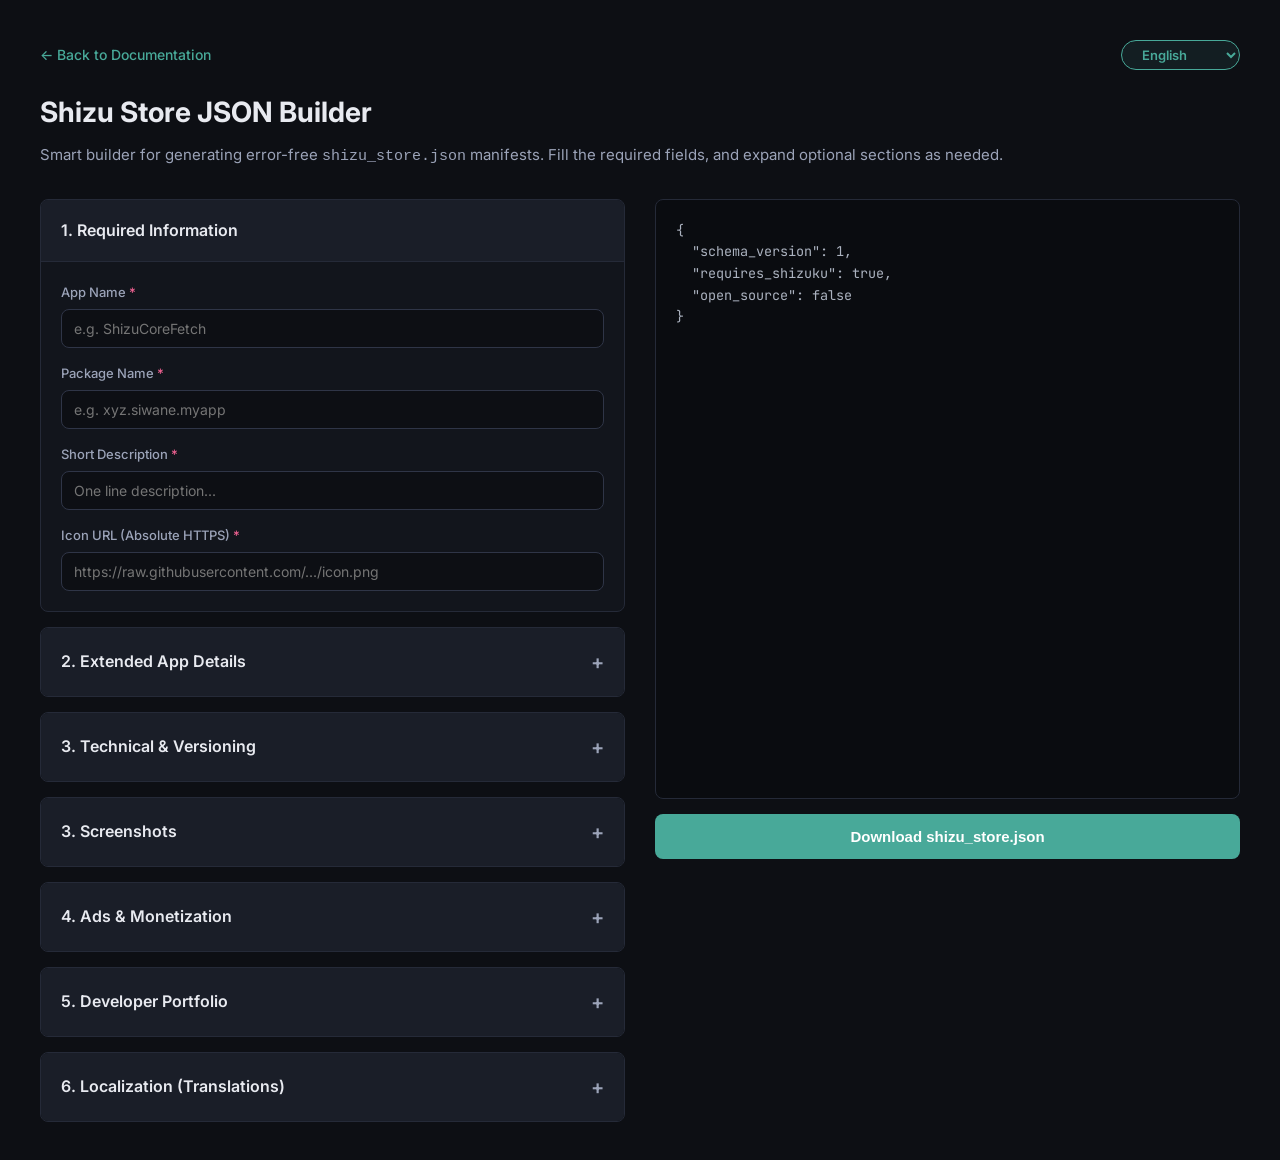
==== commit 5437997d: "rawan" ====
--- a/builder.html
+++ b/builder.html
@@ -156,9 +156,10 @@
       <details class="card">
         <summary data-i18n="b_card2_title">2. Extended App Details</summary>
         <div class="card-body">
+          <div><label data-i18n="b_lbl_category">App Category</label><input type="text" id="category" placeholder="e.g. System Tools"></div>
           <div><label data-i18n="b_lbl_det_desc">Detailed Description</label><textarea id="detailed_description" placeholder="Supports \n and **bold**..."></textarea></div>
           <div><label data-i18n="b_lbl_dev_msg">Developer Message</label><textarea id="developer_message" placeholder="A personal message to your users..."></textarea></div>
-          <div><label data-i18n="b_lbl_banner_url">App Banner URL</label><input type="url" id="banner_url" placeholder="https://..."></textarea></div>
+          <div><label data-i18n="b_lbl_banner_url">App Banner URL</label><input type="url" id="banner_url" placeholder="https://..."></div>
           <div><label data-i18n="b_lbl_app_web">App Website</label><input type="url" id="app_website" placeholder="https://..."></div>
           <div><label data-i18n="b_lbl_repo_url">Repository URL</label><input type="url" id="repo_url" placeholder="https://github.com/.../..."></div>
           <div><label data-i18n="b_lbl_issue_num">GitHub Issue Number (For Comments)</label><input type="number" id="store_issue_number" placeholder="e.g. 1"></div>
@@ -166,7 +167,25 @@
       </details>
 
       <details class="card">
-        <summary data-i18n="b_card3_title">3. Screenshots</summary>
+        <summary data-i18n="b_card_tech_title">3. Technical & Versioning</summary>
+        <div class="card-body">
+          <div><label data-i18n="b_lbl_version_name">Version Name</label><input type="text" id="version_name" placeholder="e.g. 1.4.2"></div>
+          <div><label data-i18n="b_lbl_version_code">Version Code</label><input type="number" id="version_code" placeholder="e.g. 14"></div>
+          <div><label data-i18n="b_lbl_min_sdk">Minimum SDK</label><input type="number" id="min_sdk" placeholder="e.g. 24"></div>
+          <div><label data-i18n="b_lbl_target_sdk">Target SDK</label><input type="number" id="target_sdk" placeholder="e.g. 37"></div>
+          <div><label data-i18n="b_lbl_min_shizuku">Minimum Shizuku Version</label><input type="number" id="min_shizuku_version" placeholder="e.g. 13"></div>
+          <div><label data-i18n="b_lbl_license">License</label><input type="text" id="license" placeholder="e.g. GPL-3.0"></div>
+          <div><label data-i18n="b_lbl_tags">Tags</label><input type="text" id="tags" placeholder="shizuku, apk, tools"><div class="help-text" data-i18n="b_help_tags">Comma-separated keywords, e.g. shizuku, apk, tools</div></div>
+          <div><label data-i18n="b_lbl_download_url">APK Download URL</label><input type="url" id="download_url" placeholder="https://.../app-release.apk"></div>
+          <div><label data-i18n="b_lbl_donate_url">Donation URL</label><input type="url" id="donate_url" placeholder="https://paypal.me/..."></div>
+          <div><label data-i18n="b_lbl_changelog">Changelog (Default / English)</label><textarea id="changelog" placeholder="### 🚀 What's new..."></textarea></div>
+          <label class="toggle-row"><input type="checkbox" id="requires_shizuku" checked><strong data-i18n="b_lbl_requires_shizuku">Requires Shizuku</strong></label>
+          <label class="toggle-row"><input type="checkbox" id="open_source"><strong data-i18n="b_lbl_open_source">Open Source</strong></label>
+        </div>
+      </details>
+
+      <details class="card">
+        <summary data-i18n="b_card3_title">4. Screenshots</summary>
         <div class="card-body">
           <div>
             <label data-i18n="b_lbl_scr_urls">Screenshot URLs</label>
@@ -177,7 +196,7 @@
       </details>
 
       <details class="card">
-        <summary data-i18n="b_card4_title">4. Ads & Monetization</summary>
+        <summary data-i18n="b_card4_title">5. Ads & Monetization</summary>
         <div class="card-body">
           <label class="toggle-row">
             <input type="checkbox" id="ad_toggle">
@@ -203,7 +222,7 @@
       </details>
 
       <details class="card">
-        <summary data-i18n="b_card5_title">5. Developer Portfolio</summary>
+        <summary data-i18n="b_card5_title">6. Developer Portfolio</summary>
         <div class="card-body">
           <div><label data-i18n="b_lbl_dev_name">Developer Name</label><input type="text" id="dev_name" placeholder="Jamal El Hizazi"></div>
           <div><label data-i18n="b_lbl_dev_acc">Account / GitHub URL</label><input type="url" id="dev_account" placeholder="https://github.com/elhizazi1"></div>
@@ -211,6 +230,7 @@
           <div><label data-i18n="b_lbl_dev_email">Email</label><input type="email" id="dev_email" placeholder="jamal@elhizazi.me"></div>
           <div><label data-i18n="b_lbl_dev_web">Website</label><input type="url" id="dev_website" placeholder="https://siwane.xyz"></div>
           <div><label data-i18n="b_lbl_dev_port">Portfolio</label><input type="url" id="dev_portfolio" placeholder="https://jamal.elhizazi.me"></div>
+          <div><label data-i18n="b_lbl_dev_donate">Developer Donation URL</label><input type="url" id="dev_donate" placeholder="https://paypal.me/..."></div>
           
           <h4 style="margin-top: 10px; font-size: 14px; color: var(--text);" data-i18n="b_sub_social">Social Links</h4>
           <div style="display: grid; grid-template-columns: 1fr 1fr; gap: 10px;">
@@ -225,7 +245,7 @@
       </details>
 
       <details class="card">
-        <summary data-i18n="b_card6_title">6. Localization (Translations)</summary>
+        <summary data-i18n="b_card6_title">7. Localization (Translations)</summary>
         <div class="card-body">
           <div class="help-text" style="margin-bottom: 10px;" data-i18n="b_help_loc">Translate your app details. Data is saved automatically when switching languages below.</div>
           
@@ -239,10 +259,13 @@
             <option value="hi">Hindi (hi) - हिन्दी</option>
             <option value="zh">Chinese (zh) - 中文</option>
             <option value="ja">Japanese (ja) - 日本語</option>
+            <option value="tr">Turkish (tr) - Türkçe</option>
+            <option value="cs">Czech (cs) - Čeština</option>
           </select>
 
           <div style="padding: 15px; background: var(--bg3); border-radius: var(--radius-sm); margin-top: 10px; border: 1px solid var(--border2);">
             <div><label data-i18n="b_lbl_loc_app">Translated App Name</label><input type="text" id="loc_app_name"></div>
+            <div><label data-i18n="b_lbl_loc_cat">Translated Category</label><input type="text" id="loc_category"></div>
             <div><label data-i18n="b_lbl_loc_short">Translated Short Description</label><input type="text" id="loc_short_description"></div>
             <div><label data-i18n="b_lbl_loc_det">Translated Detailed Description</label><textarea id="loc_detailed_description"></textarea></div>
             <div><label data-i18n="b_lbl_loc_msg">Translated Developer Message</label><textarea id="loc_developer_message"></textarea></div>
@@ -267,8 +290,8 @@
 
   <!-- سكربت المحرر الخاص بتوليد الـ JSON (تخزين بيانات المحليات) -->
   <script>
-    // Global Storage for Locales
-    const localesData = { ar:{}, fr:{}, es:{}, pt:{}, ru:{}, hi:{}, zh:{}, ja:{} };
+    // Global Storage for Locales (11 supported languages, excluding root 'en')
+    const localesData = { ar:{}, fr:{}, es:{}, pt:{}, ru:{}, hi:{}, zh:{}, ja:{}, tr:{}, cs:{} };
     let currentBuilderLang = 'ar';
 
     // UI Elements
@@ -279,7 +302,7 @@
     const locSelector = document.getElementById('loc_selector');
 
     // Locale Input IDs
-    const locFields = ['loc_app_name', 'loc_short_description', 'loc_detailed_description', 'loc_developer_message', 'loc_developer_name', 'loc_banner_url', 'loc_changelog'];
+    const locFields = ['loc_app_name', 'loc_category', 'loc_short_description', 'loc_detailed_description', 'loc_developer_message', 'loc_developer_name', 'loc_banner_url', 'loc_changelog'];
 
     // Toggle Ads Section
     adToggle.addEventListener('change', (e) => {
@@ -318,6 +341,9 @@
       const val = (id) => document.getElementById(id).value.trim();
       const jsonObj = {};
 
+      // 0. Schema version (always emitted)
+      jsonObj.schema_version = 1;
+
       // 1. Required
       if (val('app_name')) jsonObj.app_name = val('app_name');
       if (val('package_name')) jsonObj.package_name = val('package_name');
@@ -325,6 +351,7 @@
       if (val('icon_url')) jsonObj.icon_url = val('icon_url');
 
       // 2. Extended Metadata
+      if (val('category')) jsonObj.category = val('category');
       if (val('detailed_description')) jsonObj.detailed_description = val('detailed_description');
       if (val('developer_message')) jsonObj.developer_message = val('developer_message');
       if (val('banner_url')) jsonObj.banner_url = val('banner_url');
@@ -332,16 +359,33 @@
       if (val('repo_url')) jsonObj.repo_url = val('repo_url');
       if (val('store_issue_number')) jsonObj.store_issue_number = parseInt(val('store_issue_number'));
 
-      // 3. Screenshots
+      // 3. Technical & Versioning
+      if (val('version_name')) jsonObj.version_name = val('version_name');
+      if (val('version_code')) jsonObj.version_code = parseInt(val('version_code'));
+      if (val('min_sdk')) jsonObj.min_sdk = parseInt(val('min_sdk'));
+      if (val('target_sdk')) jsonObj.target_sdk = parseInt(val('target_sdk'));
+      if (val('min_shizuku_version')) jsonObj.min_shizuku_version = parseInt(val('min_shizuku_version'));
+      if (val('license')) jsonObj.license = val('license');
+      if (val('tags')) {
+        const tagsArr = val('tags').split(',').map(t => t.trim()).filter(t => t !== '');
+        if (tagsArr.length > 0) jsonObj.tags = tagsArr;
+      }
+      if (val('download_url')) jsonObj.download_url = val('download_url');
+      if (val('donate_url')) jsonObj.donate_url = val('donate_url');
+      if (val('changelog')) jsonObj.changelog = val('changelog');
+      jsonObj.requires_shizuku = document.getElementById('requires_shizuku').checked;
+      jsonObj.open_source = document.getElementById('open_source').checked;
+
+      // 4. Screenshots
       const screenText = val('screenshots');
       if (screenText) {
         const lines = screenText.split('\n').map(s => s.trim()).filter(s => s !== '');
         if (lines.length > 0) jsonObj.screenshots = lines;
       }
 
-      // 4. Ads
+      // 5. Ads
       if (adToggle.checked) {
-        jsonObj.ad = true;
+        jsonObj.has_ads = true;
         const adsArray = [];
         if (val('ad_top_img') && val('ad_top_link')) {
           adsArray.push({ position: "top", image_url: val('ad_top_img'), target_url: val('ad_top_link') });
@@ -352,8 +396,8 @@
         if (adsArray.length > 0) jsonObj.ads = adsArray;
       }
 
-      // 5. Developer Portfolio
-      const devFields = ['dev_name', 'dev_account', 'dev_banner', 'dev_email', 'dev_website', 'dev_portfolio'];
+      // 6. Developer Portfolio
+      const devFields = ['dev_name', 'dev_account', 'dev_banner', 'dev_email', 'dev_website', 'dev_portfolio', 'dev_donate'];
       const socFields = ['soc_github', 'soc_x', 'soc_telegram', 'soc_youtube', 'soc_facebook', 'soc_instagram'];
       
       let hasDevInfo = devFields.some(id => val(id) !== '');
@@ -367,6 +411,7 @@
         if (val('dev_email')) jsonObj.developer.email = val('dev_email');
         if (val('dev_website')) jsonObj.developer.website = val('dev_website');
         if (val('dev_portfolio')) jsonObj.developer.portfolio = val('dev_portfolio');
+        if (val('dev_donate')) jsonObj.developer.donate_url = val('dev_donate');
 
         if (hasSocials) {
           jsonObj.developer.socials = {};
@@ -377,7 +422,7 @@
         }
       }
 
-      // 6. Locales
+      // 7. Locales
       const finalLocales = {};
       let hasLocales = false;
       for (const lang in localesData) {
